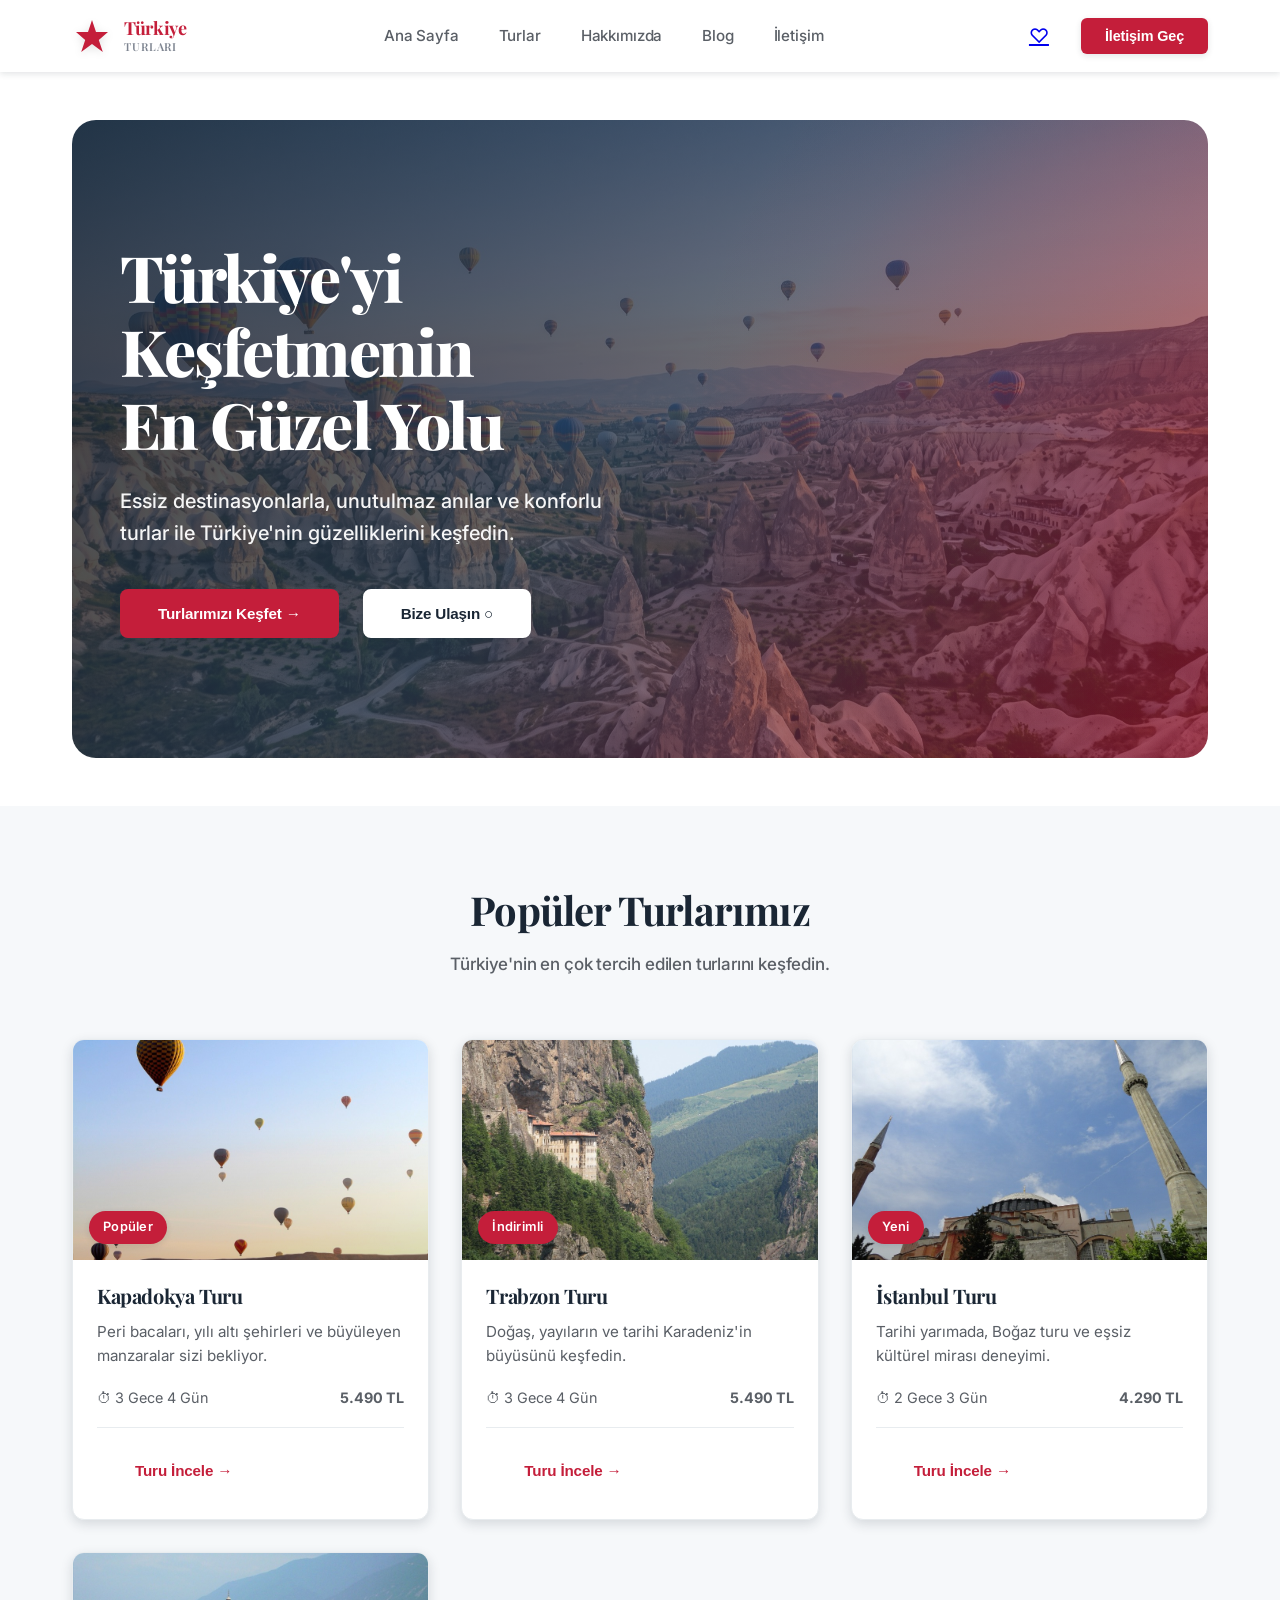
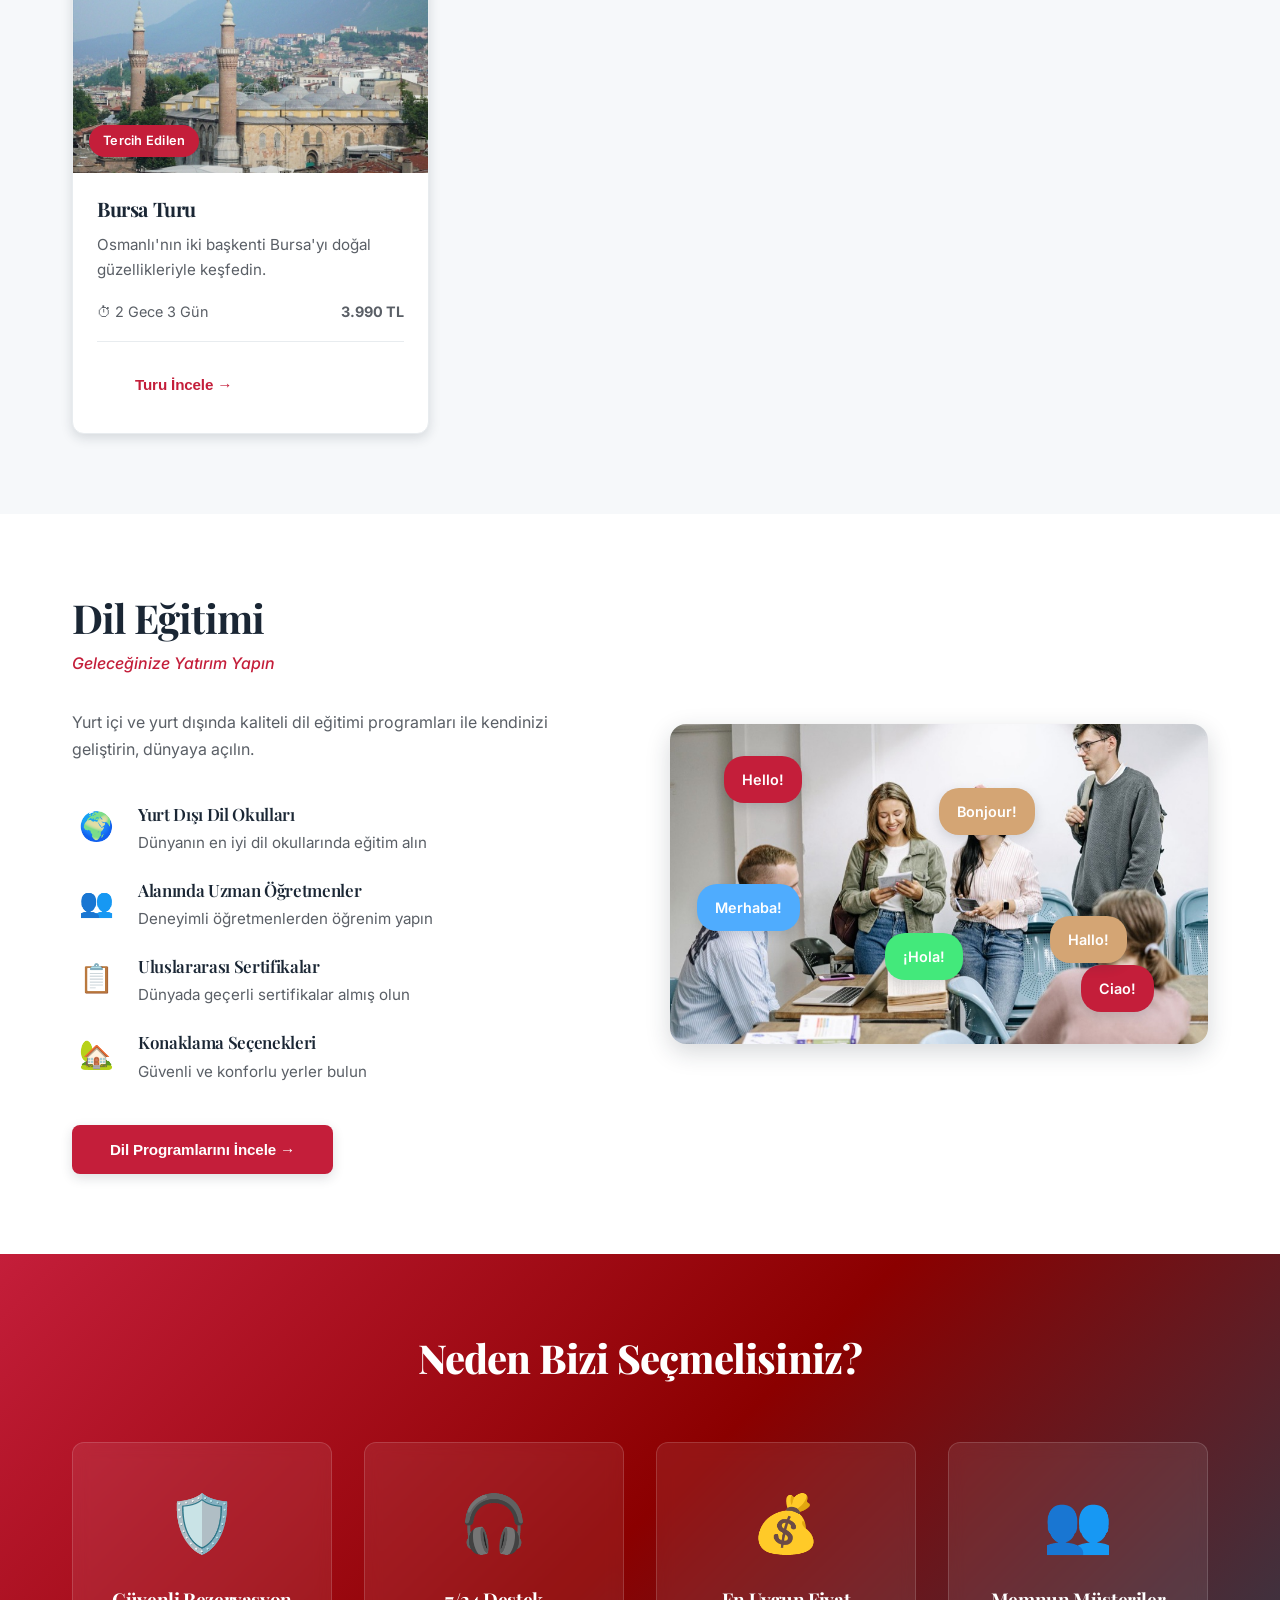
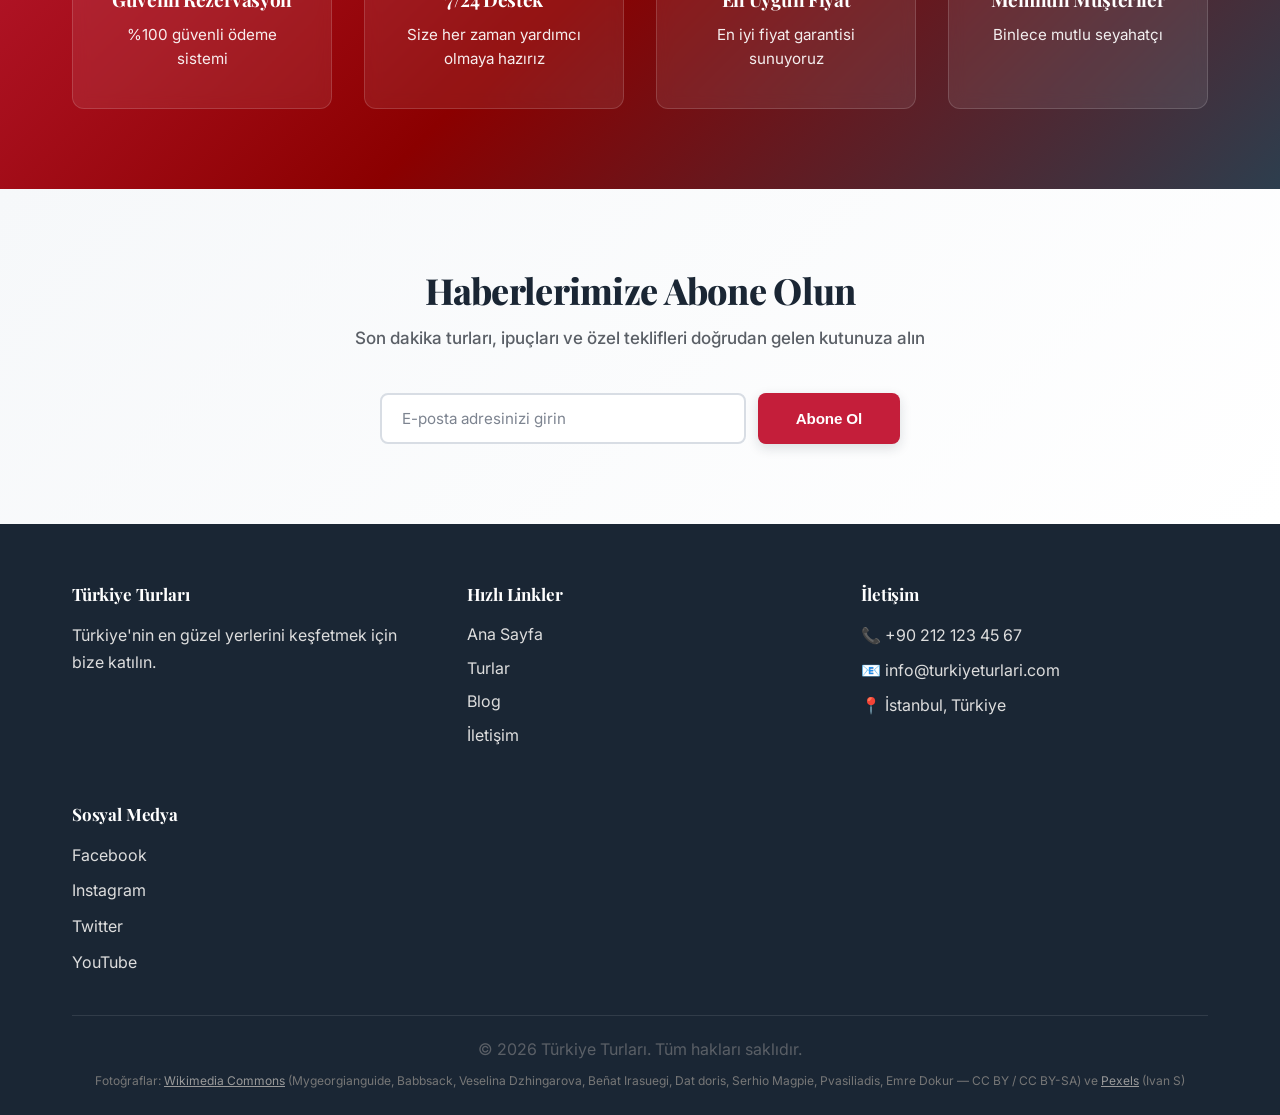
==== index.html @ ff8d2d6b "Initial commit: Türkiye Turları tanıtım sitesi Statik HTML/CSS site: ana sayfa, turlar, hakkımızda, " ====
<!DOCTYPE html>
<html lang="tr">
<head>
    <meta charset="UTF-8">
    <meta name="viewport" content="width=device-width, initial-scale=1.0">
    <title>Türkiye Turları - Keşfet, Gez, Yaşa</title>
    <link rel="stylesheet" href="css/style.css">
</head>
<body>
    <!-- Navigation -->
    <nav class="navbar">
        <div class="container">
            <div class="navbar-brand">
                <svg class="logo-icon" viewBox="0 0 100 100" width="40" height="40">
                    <path d="M50 10 L60 40 L90 40 L67 60 L77 90 L50 70 L23 90 L33 60 L10 40 L40 40 Z" fill="#C41E3A"/>
                </svg>
                <span class="logo-text">Türkiye<br><small>TURLARI</small></span>
            </div>
            <div class="navbar-menu" id="navbarMenu">
                <a href="index.html" class="nav-link active">Ana Sayfa</a>
                <a href="turlar.html" class="nav-link">Turlar</a>
                <a href="hakkimizda.html" class="nav-link">Hakkımızda</a>
                <a href="blog.html" class="nav-link">Blog</a>
                <a href="iletisim.html" class="nav-link">İletişim</a>
            </div>
            <div class="navbar-right">
                <a href="#" class="favorite-btn">♡</a>
                <button class="contact-btn">İletişim Geç</button>
            </div>
            <div class="hamburger" id="hamburger">
                <span></span>
                <span></span>
                <span></span>
            </div>
        </div>
    </nav>

    <!-- Hero Section -->
    <section class="hero">
        <div class="container">
            <div class="hero-banner">
                <div class="hero-content">
                    <h1>Türkiye'yi<br>Keşfetmenin<br>En Güzel Yolu</h1>
                    <p>Essiz destinasyonlarla, unutulmaz anılar ve konforlu turlar ile Türkiye'nin güzelliklerini keşfedin.</p>
                    <div class="hero-buttons">
                        <button class="btn btn-primary" onclick="window.location.href='turlar.html'">Turlarımızı Keşfet →</button>
                        <button class="btn btn-secondary">Bize Ulaşın ○</button>
                    </div>
                </div>
            </div>
        </div>
    </section>

    <!-- Popular Tours Section -->
    <section class="popular-tours">
        <div class="container">
            <div class="section-header">
                <h2>Popüler Turlarımız</h2>
                <p>Türkiye'nin en çok tercih edilen turlarını keşfedin.</p>
            </div>
            <div class="tours-grid">
                <div class="tour-card">
                    <div class="tour-image" style="background-image: url('images/card-cappadocia.jpg');">
                        <div class="tour-badge">Popüler</div>
                    </div>
                    <div class="tour-content">
                        <h3>Kapadokya Turu</h3>
                        <p>Peri bacaları, yılı altı şehirleri ve büyüleyen manzaralar sizi bekliyor.</p>
                        <div class="tour-info">
                            <span class="duration">⏱ 3 Gece 4 Gün</span>
                            <span class="price">5.490 TL</span>
                        </div>
                        <button class="btn btn-outline">Turu İncele →</button>
                    </div>
                </div>

                <div class="tour-card">
                    <div class="tour-image" style="background-image: url('images/card-trabzon.jpg');">
                        <div class="tour-badge">İndirimli</div>
                    </div>
                    <div class="tour-content">
                        <h3>Trabzon Turu</h3>
                        <p>Doğaş, yayıların ve tarihi Karadeniz'in büyüsünü keşfedin.</p>
                        <div class="tour-info">
                            <span class="duration">⏱ 3 Gece 4 Gün</span>
                            <span class="price">5.490 TL</span>
                        </div>
                        <button class="btn btn-outline">Turu İncele →</button>
                    </div>
                </div>

                <div class="tour-card">
                    <div class="tour-image" style="background-image: url('images/card-istanbul.jpg');">
                        <div class="tour-badge">Yeni</div>
                    </div>
                    <div class="tour-content">
                        <h3>İstanbul Turu</h3>
                        <p>Tarihi yarımada, Boğaz turu ve eşsiz kültürel mirası deneyimi.</p>
                        <div class="tour-info">
                            <span class="duration">⏱ 2 Gece 3 Gün</span>
                            <span class="price">4.290 TL</span>
                        </div>
                        <button class="btn btn-outline">Turu İncele →</button>
                    </div>
                </div>

                <div class="tour-card">
                    <div class="tour-image" style="background-image: url('images/card-bursa.jpg');">
                        <div class="tour-badge">Tercih Edilen</div>
                    </div>
                    <div class="tour-content">
                        <h3>Bursa Turu</h3>
                        <p>Osmanlı'nın iki başkenti Bursa'yı doğal güzellikleriyle keşfedin.</p>
                        <div class="tour-info">
                            <span class="duration">⏱ 2 Gece 3 Gün</span>
                            <span class="price">3.990 TL</span>
                        </div>
                        <button class="btn btn-outline">Turu İncele →</button>
                    </div>
                </div>
            </div>
        </div>
    </section>

    <!-- Language Education Section -->
    <section class="language-section">
        <div class="container">
            <div class="language-content">
                <div class="language-text">
                    <h2>Dil Eğitimi</h2>
                    <p class="subtitle">Geleceğinize Yatırım Yapın</p>
                    <p>Yurt içi ve yurt dışında kaliteli dil eğitimi programları ile kendinizi geliştirin, dünyaya açılın.</p>
                    <div class="language-features">
                        <div class="feature">
                            <span class="feature-icon">🌍</span>
                            <div>
                                <h4>Yurt Dışı Dil Okulları</h4>
                                <p>Dünyanın en iyi dil okullarında eğitim alın</p>
                            </div>
                        </div>
                        <div class="feature">
                            <span class="feature-icon">👥</span>
                            <div>
                                <h4>Alanında Uzman Öğretmenler</h4>
                                <p>Deneyimli öğretmenlerden öğrenim yapın</p>
                            </div>
                        </div>
                        <div class="feature">
                            <span class="feature-icon">📋</span>
                            <div>
                                <h4>Uluslararası Sertifikalar</h4>
                                <p>Dünyada geçerli sertifikalar almış olun</p>
                            </div>
                        </div>
                        <div class="feature">
                            <span class="feature-icon">🏡</span>
                            <div>
                                <h4>Konaklama Seçenekleri</h4>
                                <p>Güvenli ve konforlu yerler bulun</p>
                            </div>
                        </div>
                    </div>
                    <button class="btn btn-primary" onclick="window.location.href='iletisim.html'">Dil Programlarını İncele →</button>
                </div>
                <div class="language-image">
                    <img class="language-photo" src="images/lang-study.jpg" alt="Bir grup öğrenci dil eğitimi programında birlikte çalışıyor">
                    <div class="chat-bubbles">
                        <div class="bubble bubble-1">Hello!</div>
                        <div class="bubble bubble-2">Bonjour!</div>
                        <div class="bubble bubble-3">Merhaba!</div>
                        <div class="bubble bubble-4">¡Hola!</div>
                        <div class="bubble bubble-5">Ciao!</div>
                        <div class="bubble bubble-6">Hallo!</div>
                    </div>
                </div>
            </div>
        </div>
    </section>

    <!-- Why Choose Us Section -->
    <section class="why-us">
        <div class="container">
            <h2>Neden Bizi Seçmelisiniz?</h2>
            <div class="features-grid">
                <div class="feature-box">
                    <div class="feature-icon-large">🛡️</div>
                    <h3>Güvenli Rezervasyon</h3>
                    <p>%100 güvenli ödeme sistemi</p>
                </div>
                <div class="feature-box">
                    <div class="feature-icon-large">🎧</div>
                    <h3>7/24 Destek</h3>
                    <p>Size her zaman yardımcı olmaya hazırız</p>
                </div>
                <div class="feature-box">
                    <div class="feature-icon-large">💰</div>
                    <h3>En Uygun Fiyat</h3>
                    <p>En iyi fiyat garantisi sunuyoruz</p>
                </div>
                <div class="feature-box">
                    <div class="feature-icon-large">👥</div>
                    <h3>Memnun Müşteriler</h3>
                    <p>Binlece mutlu seyahatçı</p>
                </div>
            </div>
        </div>
    </section>

    <!-- Newsletter Section -->
    <section class="newsletter">
        <div class="container">
            <h2>Haberlerimize Abone Olun</h2>
            <p>Son dakika turları, ipuçları ve özel teklifleri doğrudan gelen kutunuza alın</p>
            <form class="newsletter-form" id="newsletterForm">
                <input type="email" placeholder="E-posta adresinizi girin" required>
                <button type="submit" class="btn btn-primary">Abone Ol</button>
            </form>
        </div>
    </section>

    <!-- Footer -->
    <footer class="footer">
        <div class="container">
            <div class="footer-content">
                <div class="footer-section">
                    <h4>Türkiye Turları</h4>
                    <p>Türkiye'nin en güzel yerlerini keşfetmek için bize katılın.</p>
                </div>
                <div class="footer-section">
                    <h4>Hızlı Linkler</h4>
                    <ul>
                        <li><a href="index.html">Ana Sayfa</a></li>
                        <li><a href="turlar.html">Turlar</a></li>
                        <li><a href="blog.html">Blog</a></li>
                        <li><a href="iletisim.html">İletişim</a></li>
                    </ul>
                </div>
                <div class="footer-section">
                    <h4>İletişim</h4>
                    <p>📞 +90 212 123 45 67</p>
                    <p>📧 info@turkiyeturlari.com</p>
                    <p>📍 İstanbul, Türkiye</p>
                </div>
                <div class="footer-section">
                    <h4>Sosyal Medya</h4>
                    <div class="social-links">
                        <a href="#">Facebook</a>
                        <a href="#">Instagram</a>
                        <a href="#">Twitter</a>
                        <a href="#">YouTube</a>
                    </div>
                </div>
            </div>
            <div class="footer-bottom">
                <p>&copy; 2024 Türkiye Turları. Tüm hakları saklıdır.</p>
                <p class="photo-credits">Fotoğraflar: <a href="https://commons.wikimedia.org/wiki/Category:T%C3%BCrkiye" target="_blank" rel="noopener">Wikimedia Commons</a> (Mygeorgianguide, Babbsack, Veselina Dzhingarova, Beñat Irasuegi, Dat doris, Serhio Magpie, Pvasiliadis, Emre Dokur — CC BY / CC BY-SA) ve <a href="https://www.pexels.com" target="_blank" rel="noopener">Pexels</a> (Ivan S)</p>
            </div>
        </div>
    </footer>

    <script src="js/script.js"></script>
</body>
</html>
---- css/style.css ----
/* ==================== Global Styles ==================== */
@import url('https://fonts.googleapis.com/css2?family=Playfair+Display:wght@600;700;800&family=Inter:wght@400;500;600;700&display=swap');

* {
    margin: 0;
    padding: 0;
    box-sizing: border-box;
}

:root {
    /* Premium brand palette */
    --primary-color: #C41E3A;
    --primary-dark: #8B0000;
    --primary-light: #E85C5C;
    --secondary-color: #1A2634;
    --accent-color: #D4A574;
    --accent-gold: #C9A876;
    
    /* Refined neutrals - tinted for sophistication */
    --text-primary: #1A2634;
    --text-secondary: #5A5F66;
    --text-muted: #7D8490;
    --text-light: #A4AAB3;
    
    --bg-primary: #FFFFFF;
    --bg-secondary: #F6F8FA;
    --bg-tertiary: #F0F3F7;
    --border-light: #D8DDE4;
    --border-subtle: #E8ECEF;
    
    /* Shadows - layered depth */
    --shadow-xs: 0 1px 3px rgba(26, 38, 52, 0.08);
    --shadow-sm: 0 2px 6px rgba(26, 38, 52, 0.12);
    --shadow-md: 0 4px 12px rgba(26, 38, 52, 0.15);
    --shadow-lg: 0 8px 24px rgba(26, 38, 52, 0.18);
    --shadow-xl: 0 12px 32px rgba(26, 38, 52, 0.22);
}

html {
    scroll-behavior: smooth;
}

body {
    font-family: 'Inter', -apple-system, BlinkMacSystemFont, 'Segoe UI', sans-serif;
    color: var(--text-primary);
    line-height: 1.6;
    overflow-x: hidden;
    background: var(--bg-primary);
    -webkit-font-smoothing: antialiased;
    -moz-osx-font-smoothing: grayscale;
}

.container {
    max-width: 1200px;
    margin: 0 auto;
    padding: 0 32px;
}

/* Typography hierarchy */
h1, h2, h3, h4, h5, h6 {
    font-family: 'Playfair Display', serif;
    font-weight: 700;
    letter-spacing: -0.02em;
    line-height: 1.2;
}

h1 {
    font-size: clamp(2.25rem, 5vw, 3.5rem);
    font-weight: 800;
}

h2 {
    font-size: clamp(1.875rem, 4vw, 2.5rem);
    margin-bottom: 16px;
}

h3 {
    font-size: 1.375rem;
    margin-bottom: 12px;
}

h4 {
    font-size: 1.125rem;
    font-weight: 600;
}

p {
    color: var(--text-secondary);
    line-height: 1.7;
}

/* ==================== Navigation ==================== */
.navbar {
    background: var(--bg-primary);
    box-shadow: var(--shadow-sm);
    position: sticky;
    top: 0;
    z-index: 100;
}

.navbar .container {
    display: flex;
    justify-content: space-between;
    align-items: center;
    padding: 12px 32px;
}

.navbar-brand {
    display: flex;
    align-items: center;
    gap: 12px;
    cursor: pointer;
    font-weight: 700;
    transition: opacity 0.3s ease;
}

.navbar-brand:hover {
    opacity: 0.8;
}

.logo-icon {
    filter: drop-shadow(0 2px 4px rgba(0,0,0,0.12));
}

.logo-text {
    font-family: 'Playfair Display', serif;
    font-size: 18px;
    line-height: 1.1;
    color: var(--primary-color);
    font-weight: 700;
    letter-spacing: -0.02em;
}

.logo-text small {
    font-size: 11px;
    display: block;
    font-weight: 600;
    letter-spacing: 0.08em;
    color: var(--text-muted);
    margin-top: 2px;
}

.navbar-menu {
    display: flex;
    gap: 40px;
}

.nav-link {
    text-decoration: none;
    color: var(--text-secondary);
    font-weight: 500;
    font-size: 0.95rem;
    transition: color 0.3s ease;
    position: relative;
    letter-spacing: -0.01em;
}

.nav-link:hover,
.nav-link.active {
    color: var(--primary-color);
}

.nav-link.active::after {
    content: '';
    position: absolute;
    bottom: -8px;
    left: 0;
    width: 100%;
    height: 2px;
    background: var(--primary-color);
    border-radius: 1px;
}

.navbar-right {
    display: flex;
    align-items: center;
    gap: 24px;
}

.favorite-btn {
    background: none;
    border: none;
    font-size: 20px;
    cursor: pointer;
    transition: transform 0.2s ease;
    padding: 8px;
}

.favorite-btn:hover {
    transform: scale(1.15);
}

.contact-btn {
    background: var(--primary-color);
    color: white;
    border: none;
    padding: 10px 24px;
    border-radius: 6px;
    cursor: pointer;
    font-weight: 600;
    font-size: 0.9rem;
    transition: all 0.3s ease;
    box-shadow: var(--shadow-sm);
    letter-spacing: -0.01em;
}

.contact-btn:hover {
    background: var(--primary-dark);
    box-shadow: var(--shadow-md);
    transform: translateY(-1px);
}

.hamburger {
    display: none;
    flex-direction: column;
    cursor: pointer;
    padding: 8px;
    gap: 6px;
}

.hamburger span {
    width: 24px;
    height: 2.5px;
    background: var(--text-primary);
    border-radius: 2px;
    transition: all 0.3s cubic-bezier(0.25, 0.46, 0.45, 0.94);
}

.hamburger.active span:nth-child(1) {
    transform: rotate(45deg) translate(8px, 8px);
}

.hamburger.active span:nth-child(2) {
    opacity: 0;
}

.hamburger.active span:nth-child(3) {
    transform: rotate(-45deg) translate(7px, -7px);
}

/* ==================== Hero Section ==================== */
.hero {
    padding: 48px 0;
}

.hero-banner {
    background:
        linear-gradient(135deg, rgba(26, 38, 52, 0.88) 0%, rgba(46, 65, 87, 0.72) 50%, rgba(196, 30, 58, 0.55) 100%),
        url('../images/hero-balloons.jpg');
    background-size: cover;
    background-position: center 40%;
    color: white;
    padding: 120px 48px;
    border-radius: 24px;
    position: relative;
    overflow: hidden;
}

.hero-banner::before {
    content: '';
    position: absolute;
    top: 0;
    right: 0;
    width: 60%;
    height: 100%;
    background: radial-gradient(circle at 100% 50%, rgba(196, 30, 58, 0.15) 0%, transparent 70%);
    z-index: 1;
}

.hero-content {
    position: relative;
    z-index: 2;
}

.hero h1 {
    font-size: clamp(2.5rem, 6vw, 4rem);
    font-weight: 800;
    line-height: 1.15;
    margin-bottom: 24px;
    letter-spacing: -0.03em;
}

.hero p {
    color: white;
    font-size: 1.25rem;
    margin-bottom: 40px;
    max-width: 520px;
    font-weight: 500;
    opacity: 0.95;
    line-height: 1.6;
}

.hero-buttons {
    display: flex;
    gap: 24px;
    flex-wrap: wrap;
}

.btn {
    padding: 14px 36px;
    border: none;
    border-radius: 8px;
    cursor: pointer;
    font-weight: 600;
    font-size: 0.95rem;
    transition: all 0.3s cubic-bezier(0.25, 0.46, 0.45, 0.94);
    letter-spacing: -0.01em;
    display: inline-flex;
    align-items: center;
    justify-content: center;
    white-space: nowrap;
    text-decoration: none;
    border: 2px solid transparent;
}

.btn-primary {
    background: var(--primary-color);
    color: white;
    box-shadow: var(--shadow-md);
}

.btn-primary:hover {
    background: var(--primary-dark);
    box-shadow: var(--shadow-lg);
    transform: translateY(-2px);
}

.btn-primary:active {
    transform: translateY(0);
}

.btn-secondary {
    background: white;
    color: var(--text-primary);
    border: 2px solid white;
    box-shadow: var(--shadow-sm);
}

.btn-secondary:hover {
    background: rgba(255, 255, 255, 0.95);
    box-shadow: var(--shadow-md);
    transform: translateY(-2px);
}

.btn-outline {
    background: transparent;
    color: var(--primary-color);
    border: 2px solid white;
}

.btn-outline:hover {
    background: white;
    color: var(--primary-color);
    transform: translateY(-2px);
}

.btn:disabled {
    opacity: 0.5;
    cursor: not-allowed;
    transform: none !important;
}

/* ==================== Sections ==================== */
section {
    padding: 80px 0;
}

.section-header {
    text-align: center;
    margin-bottom: 60px;
}

.section-header h2 {
    color: var(--text-primary);
    margin-bottom: 16px;
}

.section-header p {
    font-size: 1.0625rem;
    color: var(--text-secondary);
    font-weight: 500;
    letter-spacing: -0.01em;
}

/* ==================== Popular Tours ==================== */
.popular-tours {
    background: var(--bg-secondary);
}

.tours-grid {
    display: grid;
    grid-template-columns: repeat(auto-fit, minmax(280px, 1fr));
    gap: 32px;
}

.tours-grid-full {
    grid-template-columns: repeat(auto-fit, minmax(300px, 1fr));
}

.tour-card {
    background: var(--bg-primary);
    border-radius: 12px;
    overflow: hidden;
    box-shadow: var(--shadow-md);
    transition: transform 0.4s cubic-bezier(0.25, 0.46, 0.45, 0.94), 
                box-shadow 0.4s cubic-bezier(0.25, 0.46, 0.45, 0.94);
    border: 1px solid var(--border-subtle);
}

.tour-card:hover {
    transform: translateY(-8px);
    box-shadow: var(--shadow-xl);
}

.tour-image {
    height: 220px;
    background: linear-gradient(135deg, var(--accent-color) 0%, #B8956A 100%);
    background-size: cover;
    background-position: center;
    position: relative;
    display: flex;
    align-items: flex-end;
    padding: 16px;
    overflow: hidden;
}

.tour-image::after {
    content: '';
    position: absolute;
    inset: 0;
    background: linear-gradient(180deg, transparent 40%, rgba(0,0,0,0.15) 100%);
}

.tour-badge {
    background: var(--primary-color);
    color: white;
    padding: 6px 14px;
    border-radius: 20px;
    font-size: 0.8rem;
    font-weight: 600;
    position: relative;
    z-index: 2;
    box-shadow: var(--shadow-sm);
    letter-spacing: 0.02em;
}

.tour-rating {
    position: absolute;
    top: 12px;
    right: 12px;
    background: white;
    padding: 6px 12px;
    border-radius: 8px;
    font-size: 0.9rem;
    font-weight: 600;
    box-shadow: var(--shadow-md);
    z-index: 2;
}

.tour-content {
    padding: 24px;
}

.tour-content h3 {
    font-size: 1.25rem;
    margin-bottom: 12px;
    color: var(--text-primary);
}

.tour-content p {
    color: var(--text-secondary);
    margin-bottom: 18px;
    font-size: 0.95rem;
    line-height: 1.6;
}

.tour-highlights {
    display: flex;
    flex-wrap: wrap;
    gap: 8px;
    margin-bottom: 18px;
}

.tour-highlights span {
    background: var(--bg-secondary);
    padding: 6px 12px;
    border-radius: 6px;
    font-size: 0.825rem;
    color: var(--text-secondary);
    font-weight: 500;
}

.tour-info {
    display: flex;
    justify-content: space-between;
    align-items: center;
    margin-bottom: 18px;
    padding-bottom: 18px;
    border-bottom: 1px solid var(--border-subtle);
}

.tour-info span {
    font-size: 0.9rem;
    color: var(--text-secondary);
}

.price {
    font-weight: 700;
    color: var(--primary-color);
    font-size: 1.125rem;
}

/* ==================== Language Section ==================== */
.language-section {
    background: var(--bg-primary);
}

.language-content {
    display: grid;
    grid-template-columns: 1fr 1fr;
    gap: 60px;
    align-items: center;
}

.language-text h2 {
    color: var(--text-primary);
    margin-bottom: 8px;
}

.subtitle {
    font-size: 1.125rem;
    color: var(--primary-color);
    font-style: italic;
    margin-bottom: 24px;
    font-weight: 500;
}

.language-text > p {
    margin-bottom: 32px;
    font-size: 1rem;
}

.language-features {
    margin: 40px 0;
    display: flex;
    flex-direction: column;
    gap: 24px;
}

.feature {
    display: flex;
    gap: 18px;
}

.feature-icon {
    font-size: 1.75rem;
    min-width: 48px;
    text-align: center;
}

.feature h4 {
    color: var(--text-primary);
    margin-bottom: 6px;
    font-size: 1.0625rem;
}

.feature p {
    color: var(--text-secondary);
    font-size: 0.95rem;
}

.language-image {
    position: relative;
    height: 320px;
    display: flex;
    align-items: center;
    justify-content: center;
}

.language-photo {
    width: 100%;
    height: 100%;
    object-fit: cover;
    border-radius: 16px;
    box-shadow: var(--shadow-lg);
}

.chat-bubbles {
    position: absolute;
    inset: 0;
    width: 100%;
    height: 100%;
    pointer-events: none;
}

.bubble {
    position: absolute;
    background: white;
    border-radius: 20px;
    padding: 12px 18px;
    box-shadow: var(--shadow-md);
    font-weight: 600;
    animation: bubbleFloat 4s ease-in-out infinite;
    font-size: 0.9rem;
}

.bubble-1 { background: var(--primary-color); color: white; top: 10%; left: 10%; animation-delay: 0s; }
.bubble-2 { background: var(--accent-color); color: white; top: 20%; left: 50%; animation-delay: 1s; }
.bubble-3 { background: #4facfe; color: white; top: 50%; left: 5%; animation-delay: 2s; }
.bubble-4 { background: #43e97b; color: white; bottom: 20%; left: 40%; animation-delay: 1.5s; }
.bubble-5 { background: var(--primary-color); color: white; bottom: 10%; right: 10%; animation-delay: 0.5s; }
.bubble-6 { background: var(--accent-color); color: white; top: 60%; right: 15%; animation-delay: 2.5s; }

@keyframes bubbleFloat {
    0%, 100% { transform: translateY(0px); }
    50% { transform: translateY(-12px); }
}

/* ==================== Why Us Section ==================== */
.why-us {
    background: linear-gradient(135deg, var(--primary-color) 0%, var(--primary-dark) 50%, #2D3E4E 100%);
    color: white;
}

.why-us h2 {
    text-align: center;
    font-size: clamp(1.875rem, 4vw, 2.5rem);
    margin-bottom: 60px;
    font-weight: 800;
}

.features-grid {
    display: grid;
    grid-template-columns: repeat(auto-fit, minmax(250px, 1fr));
    gap: 32px;
}

.feature-box {
    background: rgba(255, 255, 255, 0.08);
    padding: 36px;
    border-radius: 12px;
    text-align: center;
    backdrop-filter: blur(8px);
    border: 1px solid rgba(255, 255, 255, 0.15);
    transition: all 0.4s cubic-bezier(0.25, 0.46, 0.45, 0.94);
}

.feature-box:hover {
    transform: translateY(-6px);
    background: rgba(255, 255, 255, 0.12);
    border-color: rgba(255, 255, 255, 0.25);
    box-shadow: 0 16px 32px rgba(0, 0, 0, 0.2);
}

.feature-icon-large {
    font-size: 3.5rem;
    margin-bottom: 20px;
    display: inline-block;
}

.feature-box h3 {
    font-size: 1.1875rem;
    margin-bottom: 12px;
    font-weight: 700;
}

.feature-box p {
    color: white;
    font-size: 0.95rem;
    opacity: 0.92;
    line-height: 1.6;
}

/* ==================== Newsletter Section ==================== */
.newsletter {
    background: linear-gradient(135deg, var(--bg-secondary) 0%, var(--bg-primary) 100%);
    text-align: center;
}

.newsletter h2 {
    font-size: clamp(1.75rem, 3vw, 2.25rem);
    margin-bottom: 12px;
    color: var(--text-primary);
    font-weight: 800;
}

.newsletter p {
    font-size: 1.0625rem;
    color: var(--text-secondary);
    margin-bottom: 40px;
    font-weight: 500;
}

.newsletter-form {
    display: flex;
    gap: 12px;
    max-width: 520px;
    margin: 0 auto;
    flex-wrap: wrap;
    justify-content: center;
}

.newsletter-form input {
    flex: 1;
    min-width: 280px;
    padding: 14px 20px;
    border: 2px solid var(--border-light);
    border-radius: 8px;
    font-size: 0.95rem;
    font-family: inherit;
    transition: all 0.3s ease;
    background: var(--bg-primary);
    color: var(--text-primary);
}

.newsletter-form input::placeholder {
    color: var(--text-muted);
}

.newsletter-form input:focus {
    outline: none;
    border-color: var(--primary-color);
    box-shadow: 0 0 0 3px rgba(196, 30, 58, 0.1);
}

/* ==================== Page Header ==================== */
.page-header {
    background: linear-gradient(135deg, var(--primary-color) 0%, var(--primary-dark) 50%, #2D3E4E 100%);
    color: white;
    padding: 80px 0;
    text-align: center;
}

.page-header h1 {
    font-size: clamp(2rem, 5vw, 3rem);
    margin-bottom: 12px;
    font-weight: 800;
}

.page-header p {
    color: white;
    font-size: 1.125rem;
    opacity: 0.92;
    font-weight: 500;
}

/* ==================== Filters ==================== */
.filters-section {
    background: var(--bg-primary);
    padding: 36px 0;
    border-bottom: 1px solid var(--border-subtle);
}

.filters {
    display: grid;
    grid-template-columns: repeat(auto-fit, minmax(200px, 1fr));
    gap: 24px;
    align-items: end;
}

.filter-group {
    display: flex;
    flex-direction: column;
}

.filter-group label {
    font-weight: 600;
    margin-bottom: 10px;
    color: var(--text-primary);
    font-size: 0.9375rem;
}

.filter-group select,
.filter-group input {
    padding: 10px;
    border: 1px solid var(--border-color);
    border-radius: 5px;
    font-size: 1em;
}

#priceDisplay {
    display: block;
    font-size: 0.9em;
    color: var(--text-light);
    margin-top: 5px;
}

/* ==================== Tours List ==================== */
.tours-list {
    background: var(--light-bg);
    padding: 40px 0;
}

/* ==================== About Section ==================== */
.about-section {
    background: white;
}

.about-grid {
    display: grid;
    grid-template-columns: 1fr 1fr;
    gap: 50px;
    align-items: center;
}

.about-text h2 {
    font-size: 2.5em;
    color: var(--secondary-color);
    margin-bottom: 20px;
}

.about-text p {
    color: var(--text-light);
    margin-bottom: 20px;
    line-height: 1.8;
}

.about-text h3 {
    font-size: 1.3em;
    color: var(--secondary-color);
    margin: 20px 0 10px 0;
}

/* ==================== Stats Section ==================== */
.stats {
    background: linear-gradient(135deg, #667eea 0%, #764ba2 100%);
    color: white;
}

.stats-grid {
    display: grid;
    grid-template-columns: repeat(auto-fit, minmax(200px, 1fr));
    gap: 30px;
    text-align: center;
}

.stat-box {
    padding: 30px;
}

.stat-box h3 {
    font-size: 2.5em;
    margin-bottom: 10px;
}

.stat-box p {
    color: white;
    font-size: 1.1em;
    opacity: 0.9;
}

/* ==================== Team Section ==================== */
.team-section {
    background: var(--light-bg);
    text-align: center;
}

.team-section h2 {
    font-size: 2.5em;
    color: var(--secondary-color);
    margin-bottom: 15px;
}

.team-section > p {
    color: var(--text-light);
    margin-bottom: 40px;
}

.team-grid {
    display: grid;
    grid-template-columns: repeat(auto-fit, minmax(200px, 1fr));
    gap: 30px;
}

.team-member {
    background: white;
    padding: 30px;
    border-radius: 10px;
    box-shadow: 0 5px 20px rgba(0,0,0,0.1);
}

.member-avatar {
    width: 80px;
    height: 80px;
    border-radius: 50%;
    display: flex;
    align-items: center;
    justify-content: center;
    color: white;
    font-weight: bold;
    font-size: 1.5em;
    margin: 0 auto 15px;
}

.team-member h3 {
    font-size: 1.2em;
    color: var(--secondary-color);
    margin-bottom: 5px;
}

.team-member p {
    color: var(--text-light);
    font-size: 0.9em;
}

/* ==================== Values Section ==================== */
.values-section {
    background: white;
    text-align: center;
}

.values-section h2 {
    font-size: 2.5em;
    color: var(--secondary-color);
    margin-bottom: 40px;
}

.values-grid {
    display: grid;
    grid-template-columns: repeat(auto-fit, minmax(250px, 1fr));
    gap: 30px;
}

.value-card {
    background: var(--light-bg);
    padding: 30px;
    border-radius: 10px;
    transition: transform 0.3s;
}

.value-card:hover {
    transform: translateY(-5px);
}

.value-icon {
    font-size: 3em;
    margin-bottom: 15px;
}

.value-card h3 {
    font-size: 1.3em;
    color: var(--secondary-color);
    margin-bottom: 10px;
}

.value-card p {
    color: var(--text-light);
}

/* ==================== CTA Section ==================== */
.cta-section {
    background: linear-gradient(135deg, var(--primary-color) 0%, var(--primary-dark) 50%, #2D3E4E 100%);
    color: white;
    text-align: center;
}

.cta-section h2 {
    font-size: clamp(1.75rem, 4vw, 2.5rem);
    margin-bottom: 16px;
    font-weight: 800;
}

.cta-section p {
    color: white;
    font-size: 1.125rem;
    margin-bottom: 40px;
    opacity: 0.92;
    font-weight: 500;
}

/* ==================== Blog Section ==================== */
.blog-section {
    background: var(--bg-primary);
}

.blog-grid {
    display: grid;
    grid-template-columns: repeat(auto-fit, minmax(360px, 1fr));
    gap: 32px;
}

.blog-card {
    background: var(--bg-primary);
    border-radius: 12px;
    overflow: hidden;
    box-shadow: var(--shadow-md);
    border: 1px solid var(--border-subtle);
    transition: all 0.4s cubic-bezier(0.25, 0.46, 0.45, 0.94);
}

.blog-card:hover {
    transform: translateY(-8px);
    box-shadow: var(--shadow-xl);
}

.blog-image {
    height: 240px;
    position: relative;
    display: flex;
    align-items: flex-end;
    padding: 16px;
    overflow: hidden;
    background: linear-gradient(135deg, var(--accent-color) 0%, #B8956A 100%);
    background-size: cover;
    background-position: center;
}

.blog-image::after {
    content: '';
    position: absolute;
    inset: 0;
    background: linear-gradient(180deg, transparent 40%, rgba(0,0,0,0.2) 100%);
}

.blog-date {
    background: rgba(0, 0, 0, 0.75);
    color: white;
    padding: 8px 16px;
    border-radius: 8px;
    font-size: 0.85rem;
    font-weight: 600;
    position: relative;
    z-index: 2;
}

.blog-content {
    padding: 28px;
}

.blog-category {
    display: inline-block;
    background: var(--primary-color);
    color: white;
    padding: 6px 14px;
    border-radius: 20px;
    font-size: 0.8rem;
    font-weight: 600;
    margin-bottom: 14px;
    letter-spacing: 0.02em;
}

.blog-content h3 {
    font-size: 1.25rem;
    color: var(--text-primary);
    margin-bottom: 12px;
    line-height: 1.35;
}

.blog-content p {
    color: var(--text-secondary);
    margin-bottom: 18px;
    font-size: 0.95rem;
    line-height: 1.6;
}

.blog-footer {
    display: flex;
    justify-content: space-between;
    align-items: center;
    padding-top: 18px;
    border-top: 1px solid var(--border-subtle);
}

.blog-author {
    color: var(--text-secondary);
    font-size: 0.9rem;
    font-weight: 500;
}

.read-more {
    color: var(--primary-color);
    text-decoration: none;
    font-weight: 600;
    transition: color 0.3s ease;
    font-size: 0.9rem;
}

.read-more:hover {
    color: var(--primary-dark);
}

/* ==================== Contact Section ==================== */
.contact-info {
    background: var(--bg-secondary);
}

.contact-grid {
    display: grid;
    grid-template-columns: repeat(auto-fit, minmax(260px, 1fr));
    gap: 32px;
}

.contact-box {
    background: var(--bg-primary);
    padding: 36px 32px;
    border-radius: 12px;
    box-shadow: var(--shadow-md);
    border: 1px solid var(--border-subtle);
    text-align: center;
    transition: all 0.4s cubic-bezier(0.25, 0.46, 0.45, 0.94);
}

.contact-box:hover {
    transform: translateY(-4px);
    box-shadow: var(--shadow-lg);
}

.contact-icon {
    font-size: 2.75rem;
    margin-bottom: 18px;
    display: inline-block;
}

.contact-box h3 {
    font-size: 1.1875rem;
    color: var(--text-primary);
    margin-bottom: 16px;
    font-weight: 700;
}

.contact-box p {
    color: var(--text-secondary);
    margin-bottom: 10px;
    font-size: 0.95rem;
    line-height: 1.6;
}

.contact-box a {
    color: var(--primary-color);
    text-decoration: none;
    font-weight: 600;
    transition: color 0.3s ease;
    font-size: 0.95rem;
}

.contact-box a:hover {
    color: var(--primary-dark);
}

/* ==================== Contact Form ==================== */
.contact-form-section {
    background: var(--bg-primary);
}

.form-container {
    display: grid;
    grid-template-columns: 1fr 1fr;
    gap: 60px;
}

.form-text h2 {
    color: var(--text-primary);
    margin-bottom: 16px;
    font-weight: 800;
}

.form-text p {
    color: var(--text-secondary);
    margin-bottom: 24px;
    font-size: 1rem;
}

.form-benefits {
    margin: 40px 0;
    display: flex;
    flex-direction: column;
    gap: 16px;
}

.form-benefits p {
    font-size: 0.95rem;
    color: var(--text-secondary);
    line-height: 1.6;
}

.contact-form {
    display: flex;
    flex-direction: column;
    gap: 24px;
}

.form-group {
    display: flex;
    flex-direction: column;
}

.form-group.full-width {
    grid-column: 1 / -1;
}

.form-group label {
    font-weight: 600;
    margin-bottom: 10px;
    color: var(--text-primary);
    font-size: 0.9375rem;
}

.form-group input,
.form-group select,
.form-group textarea {
    padding: 14px 16px;
    border: 2px solid var(--border-light);
    border-radius: 8px;
    font-size: 0.95rem;
    font-family: inherit;
    transition: all 0.3s ease;
    background: var(--bg-primary);
    color: var(--text-primary);
}

.form-group input::placeholder,
.form-group textarea::placeholder {
    color: var(--text-muted);
}

.form-group input:focus,
.form-group select:focus,
.form-group textarea:focus {
    outline: none;
    border-color: var(--primary-color);
    box-shadow: 0 0 0 3px rgba(196, 30, 58, 0.1);
}

.form-group checkbox {
    margin-right: 10px;
}

/* ==================== FAQ Section ==================== */
.faq-section {
    background: var(--bg-secondary);
}

.faq-section h2 {
    text-align: center;
    color: var(--text-primary);
    margin-bottom: 48px;
    font-weight: 800;
}

.faq-grid {
    display: grid;
    grid-template-columns: repeat(auto-fit, minmax(320px, 1fr));
    gap: 32px;
}

.faq-item {
    background: var(--bg-primary);
    padding: 32px;
    border-radius: 12px;
    box-shadow: var(--shadow-md);
    border: 1px solid var(--border-subtle);
    transition: all 0.4s cubic-bezier(0.25, 0.46, 0.45, 0.94);
}

.faq-item:hover {
    transform: translateY(-4px);
    box-shadow: var(--shadow-lg);
}

.faq-item h3 {
    font-size: 1.0625rem;
    color: var(--text-primary);
    margin-bottom: 16px;
    font-weight: 700;
}

.faq-item p {
    color: var(--text-secondary);
    line-height: 1.7;
    font-size: 0.95rem;
}

/* ==================== Map Section ==================== */
.map-section {
    background: var(--bg-primary);
    text-align: center;
}

.map-section h2 {
    color: var(--text-primary);
    margin-bottom: 12px;
    font-weight: 800;
}

.map-section p {
    color: var(--text-secondary);
    margin-bottom: 40px;
    font-size: 1rem;
    font-weight: 500;
}

.map-placeholder {
    background: var(--bg-secondary);
    padding: 120px 20px;
    border-radius: 12px;
    border: 2px dashed var(--border-light);
    color: var(--text-secondary);
}

/* ==================== Footer ==================== */
.footer {
    background: var(--secondary-color);
    color: white;
    padding: 60px 0 24px;
}

.footer-content {
    display: grid;
    grid-template-columns: repeat(auto-fit, minmax(260px, 1fr));
    gap: 48px;
    margin-bottom: 40px;
}

.footer-section h4 {
    margin-bottom: 18px;
    font-size: 1.0625rem;
    font-weight: 700;
    letter-spacing: -0.01em;
}

.footer-section p {
    color: #ddd;
    margin-bottom: 8px;
}

.footer-section ul {
    list-style: none;
}

.footer-section ul li {
    margin-bottom: 8px;
}

.footer-section a {
    color: #ddd;
    text-decoration: none;
    transition: color 0.3s;
}

.footer-section a:hover {
    color: var(--primary-color);
}

.social-links {
    display: flex;
    flex-direction: column;
    gap: 10px;
}

.footer-bottom {
    text-align: center;
    padding-top: 20px;
    border-top: 1px solid rgba(255,255,255,0.1);
    color: #999;
}

.photo-credits {
    margin-top: 8px;
    font-size: 0.75rem;
    color: #777;
    line-height: 1.6;
}

.photo-credits a {
    color: #999;
    text-decoration: underline;
}

.photo-credits a:hover {
    color: var(--primary-color);
}

/* ==================== Responsive Design ==================== */
@media (max-width: 768px) {
    .container {
        padding: 0 24px;
    }

    .navbar .container {
        padding: 12px 24px;
    }

    .navbar-menu {
        flex-direction: column;
        gap: 12px;
        display: none;
        position: absolute;
        top: 64px;
        left: 0;
        right: 0;
        background: var(--bg-primary);
        padding: 24px;
        box-shadow: var(--shadow-lg);
        border-top: 1px solid var(--border-subtle);
    }

    .navbar-menu.active {
        display: flex;
    }

    .hamburger {
        display: flex;
    }

    .navbar-right {
        gap: 16px;
    }

    .hero-banner {
        padding: 80px 32px;
    }

    .hero h1 {
        font-size: 2rem;
    }

    .hero p {
        font-size: 1.0625rem;
    }

    .section-header h2 {
        font-size: 1.75rem;
    }

    .section-header {
        margin-bottom: 40px;
    }

    section {
        padding: 60px 0;
    }

    .language-content {
        grid-template-columns: 1fr;
        gap: 40px;
    }

    .about-grid {
        grid-template-columns: 1fr;
        gap: 40px;
    }

    .form-container {
        grid-template-columns: 1fr;
        gap: 40px;
    }

    .contact-box {
        padding: 28px 24px;
    }

    .feature-box {
        padding: 28px 24px;
    }

    .faq-grid {
        grid-template-columns: 1fr;
    }

    .newsletter-form {
        flex-direction: column;
    }

    .newsletter-form input {
        min-width: 100%;
    }

    .blog-grid {
        grid-template-columns: 1fr;
    }

    .team-grid {
        grid-template-columns: repeat(2, 1fr);
    }

    .stats-grid {
        grid-template-columns: repeat(2, 1fr);
    }

    .language-image {
        height: 240px;
    }
}

@media (max-width: 480px) {
    .container {
        padding: 0 16px;
    }

    .navbar .container {
        padding: 12px 16px;
    }

    .logo-text {
        font-size: 14px;
    }

    .hero-banner {
        padding: 60px 24px;
        border-radius: 16px;
    }

    .hero h1 {
        font-size: 1.75rem;
    }

    .hero p {
        font-size: 0.95rem;
        margin-bottom: 24px;
    }

    .section-header h2 {
        font-size: 1.5rem;
    }

    .hero-buttons {
        flex-direction: column;
        gap: 12px;
    }

    .btn {
        padding: 12px 24px;
        width: 100%;
    }

    .navbar-right {
        gap: 8px;
    }

    .contact-btn {
        padding: 9px 16px;
        font-size: 0.85rem;
    }

    .favorite-btn {
        font-size: 18px;
    }

    .tours-grid {
        grid-template-columns: 1fr;
        gap: 24px;
    }

    .team-grid {
        grid-template-columns: 1fr;
    }

    .stats-grid {
        grid-template-columns: 1fr;
        gap: 24px;
    }

    .feature-box {
        padding: 24px 18px;
    }

    .contact-box {
        padding: 24px 18px;
    }

    .page-header {
        padding: 60px 0;
    }

    .page-header h1 {
        font-size: 1.75rem;
    }

    .newsletter-form {
        flex-direction: column;
    }

    .newsletter-form input {
        min-width: 100%;
        font-size: 16px;
    }

    .language-image {
        height: 200px;
    }

    .bubble {
        padding: 10px 14px;
        font-size: 0.8rem;
    }
}
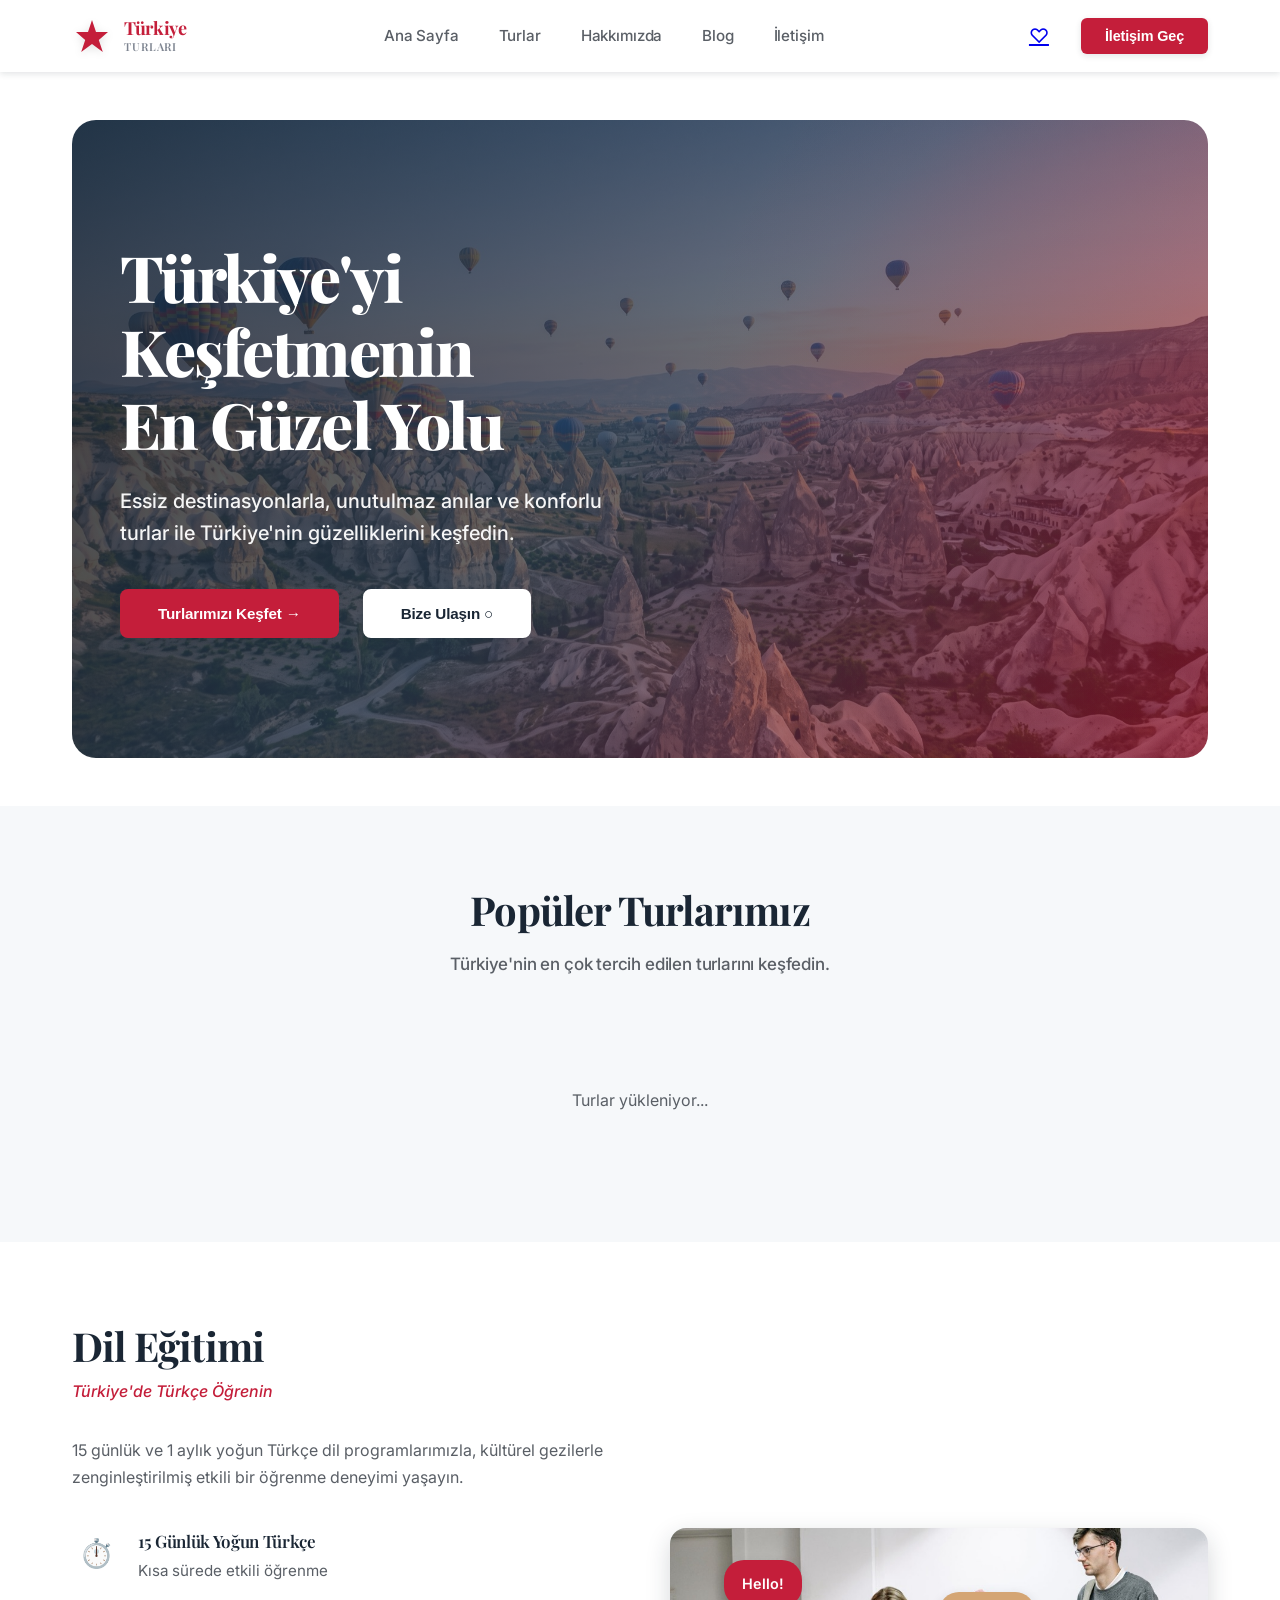
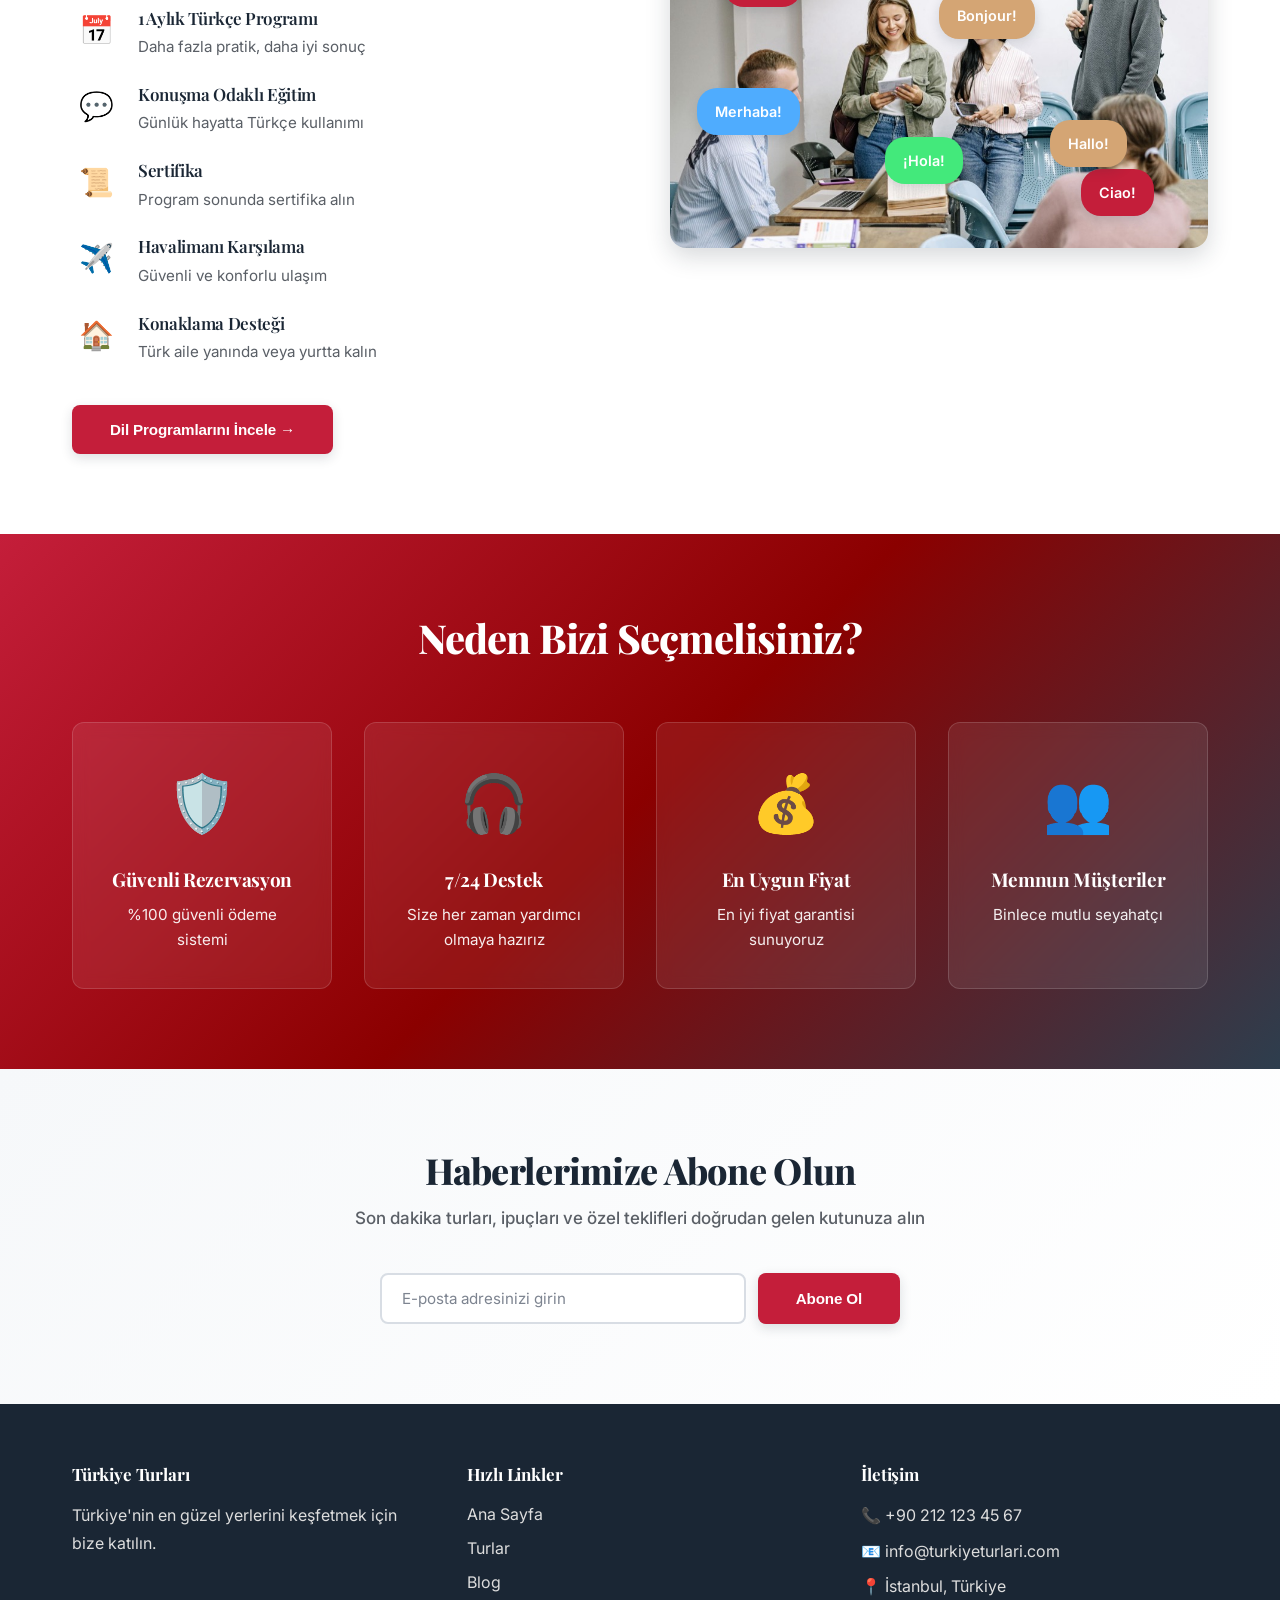
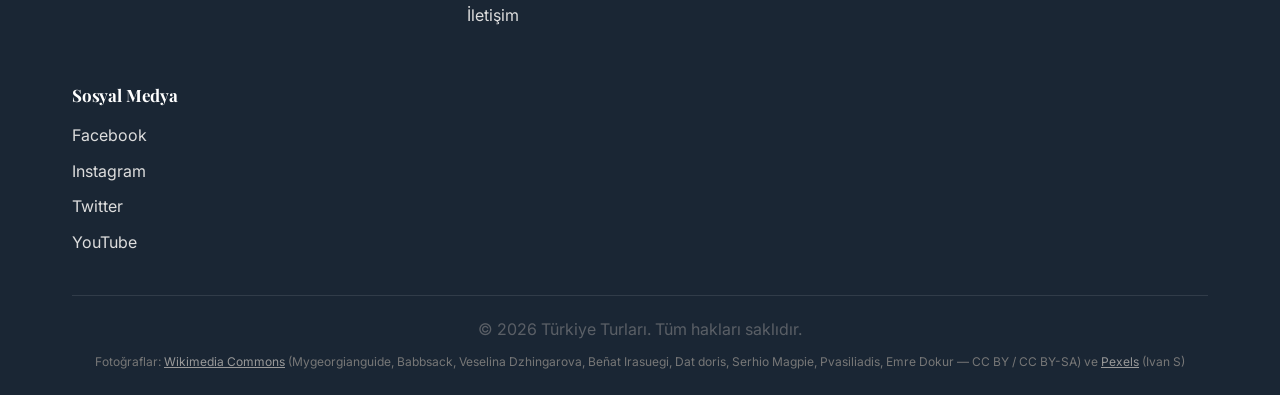
==== commit 1bf71138: "Supabase veritabanı entegrasyonu: turlar, blog, iletişim, newsletter, rezervasyon Tur ve blog içeriğ" ====
--- a/index.html
+++ b/index.html
@@ -6,7 +6,7 @@
     <title>Türkiye Turları - Keşfet, Gez, Yaşa</title>
     <link rel="stylesheet" href="css/style.css">
 </head>
-<body>
+<body data-page="home">
     <!-- Navigation -->
     <nav class="navbar">
         <div class="container">
@@ -58,66 +58,8 @@
                 <h2>Popüler Turlarımız</h2>
                 <p>Türkiye'nin en çok tercih edilen turlarını keşfedin.</p>
             </div>
-            <div class="tours-grid">
-                <div class="tour-card">
-                    <div class="tour-image" style="background-image: url('images/card-cappadocia.jpg');">
-                        <div class="tour-badge">Popüler</div>
-                    </div>
-                    <div class="tour-content">
-                        <h3>Kapadokya Turu</h3>
-                        <p>Peri bacaları, yılı altı şehirleri ve büyüleyen manzaralar sizi bekliyor.</p>
-                        <div class="tour-info">
-                            <span class="duration">⏱ 3 Gece 4 Gün</span>
-                            <span class="price">5.490 TL</span>
-                        </div>
-                        <button class="btn btn-outline">Turu İncele →</button>
-                    </div>
-                </div>
-
-                <div class="tour-card">
-                    <div class="tour-image" style="background-image: url('images/card-trabzon.jpg');">
-                        <div class="tour-badge">İndirimli</div>
-                    </div>
-                    <div class="tour-content">
-                        <h3>Trabzon Turu</h3>
-                        <p>Doğaş, yayıların ve tarihi Karadeniz'in büyüsünü keşfedin.</p>
-                        <div class="tour-info">
-                            <span class="duration">⏱ 3 Gece 4 Gün</span>
-                            <span class="price">5.490 TL</span>
-                        </div>
-                        <button class="btn btn-outline">Turu İncele →</button>
-                    </div>
-                </div>
-
-                <div class="tour-card">
-                    <div class="tour-image" style="background-image: url('images/card-istanbul.jpg');">
-                        <div class="tour-badge">Yeni</div>
-                    </div>
-                    <div class="tour-content">
-                        <h3>İstanbul Turu</h3>
-                        <p>Tarihi yarımada, Boğaz turu ve eşsiz kültürel mirası deneyimi.</p>
-                        <div class="tour-info">
-                            <span class="duration">⏱ 2 Gece 3 Gün</span>
-                            <span class="price">4.290 TL</span>
-                        </div>
-                        <button class="btn btn-outline">Turu İncele →</button>
-                    </div>
-                </div>
-
-                <div class="tour-card">
-                    <div class="tour-image" style="background-image: url('images/card-bursa.jpg');">
-                        <div class="tour-badge">Tercih Edilen</div>
-                    </div>
-                    <div class="tour-content">
-                        <h3>Bursa Turu</h3>
-                        <p>Osmanlı'nın iki başkenti Bursa'yı doğal güzellikleriyle keşfedin.</p>
-                        <div class="tour-info">
-                            <span class="duration">⏱ 2 Gece 3 Gün</span>
-                            <span class="price">3.990 TL</span>
-                        </div>
-                        <button class="btn btn-outline">Turu İncele →</button>
-                    </div>
-                </div>
+            <div class="tours-grid" id="toursGrid">
+                <p class="db-status">Turlar yükleniyor...</p>
             </div>
         </div>
     </section>
@@ -128,35 +70,49 @@
             <div class="language-content">
                 <div class="language-text">
                     <h2>Dil Eğitimi</h2>
-                    <p class="subtitle">Geleceğinize Yatırım Yapın</p>
-                    <p>Yurt içi ve yurt dışında kaliteli dil eğitimi programları ile kendinizi geliştirin, dünyaya açılın.</p>
+                    <p class="subtitle">Türkiye'de Türkçe Öğrenin</p>
+                    <p>15 günlük ve 1 aylık yoğun Türkçe dil programlarımızla, kültürel gezilerle zenginleştirilmiş etkili bir öğrenme deneyimi yaşayın.</p>
                     <div class="language-features">
                         <div class="feature">
-                            <span class="feature-icon">🌍</span>
-                            <div>
-                                <h4>Yurt Dışı Dil Okulları</h4>
-                                <p>Dünyanın en iyi dil okullarında eğitim alın</p>
-                            </div>
-                        </div>
-                        <div class="feature">
-                            <span class="feature-icon">👥</span>
-                            <div>
-                                <h4>Alanında Uzman Öğretmenler</h4>
-                                <p>Deneyimli öğretmenlerden öğrenim yapın</p>
-                            </div>
-                        </div>
-                        <div class="feature">
-                            <span class="feature-icon">📋</span>
-                            <div>
-                                <h4>Uluslararası Sertifikalar</h4>
-                                <p>Dünyada geçerli sertifikalar almış olun</p>
-                            </div>
-                        </div>
-                        <div class="feature">
-                            <span class="feature-icon">🏡</span>
-                            <div>
-                                <h4>Konaklama Seçenekleri</h4>
-                                <p>Güvenli ve konforlu yerler bulun</p>
+                            <span class="feature-icon">⏱️</span>
+                            <div>
+                                <h4>15 Günlük Yoğun Türkçe</h4>
+                                <p>Kısa sürede etkili öğrenme</p>
+                            </div>
+                        </div>
+                        <div class="feature">
+                            <span class="feature-icon">📅</span>
+                            <div>
+                                <h4>1 Aylık Türkçe Programı</h4>
+                                <p>Daha fazla pratik, daha iyi sonuç</p>
+                            </div>
+                        </div>
+                        <div class="feature">
+                            <span class="feature-icon">💬</span>
+                            <div>
+                                <h4>Konuşma Odaklı Eğitim</h4>
+                                <p>Günlük hayatta Türkçe kullanımı</p>
+                            </div>
+                        </div>
+                        <div class="feature">
+                            <span class="feature-icon">📜</span>
+                            <div>
+                                <h4>Sertifika</h4>
+                                <p>Program sonunda sertifika alın</p>
+                            </div>
+                        </div>
+                        <div class="feature">
+                            <span class="feature-icon">✈️</span>
+                            <div>
+                                <h4>Havalimanı Karşılama</h4>
+                                <p>Güvenli ve konforlu ulaşım</p>
+                            </div>
+                        </div>
+                        <div class="feature">
+                            <span class="feature-icon">🏠</span>
+                            <div>
+                                <h4>Konaklama Desteği</h4>
+                                <p>Türk aile yanında veya yurtta kalın</p>
                             </div>
                         </div>
                     </div>
@@ -259,5 +215,6 @@
     </footer>
 
     <script src="js/script.js"></script>
+    <script type="module" src="js/app.js"></script>
 </body>
 </html>
--- a/css/style.css
+++ b/css/style.css
@@ -1225,6 +1225,77 @@
     margin-right: 10px;
 }
 
+/* ==================== Booking Modal ==================== */
+.db-status {
+    grid-column: 1 / -1;
+    text-align: center;
+    color: var(--text-secondary);
+    padding: 48px 24px;
+    font-size: 1rem;
+}
+
+.booking-modal-overlay {
+    display: none;
+    position: fixed;
+    inset: 0;
+    background: rgba(26, 38, 52, 0.6);
+    z-index: 1000;
+    align-items: center;
+    justify-content: center;
+    padding: 24px;
+}
+
+.booking-modal-overlay.open {
+    display: flex;
+}
+
+.booking-modal {
+    position: relative;
+    background: var(--bg-primary);
+    border-radius: 16px;
+    padding: 40px;
+    max-width: 480px;
+    width: 100%;
+    max-height: 90vh;
+    overflow-y: auto;
+    box-shadow: var(--shadow-xl);
+}
+
+.booking-modal h3 {
+    margin-bottom: 8px;
+    color: var(--text-primary);
+}
+
+.booking-modal-tour {
+    color: var(--primary-color);
+    font-weight: 600;
+    margin-bottom: 24px;
+}
+
+.booking-modal #bookingForm {
+    display: flex;
+    flex-direction: column;
+    gap: 18px;
+}
+
+.booking-modal-close {
+    position: absolute;
+    top: 16px;
+    right: 16px;
+    background: var(--bg-secondary);
+    border: none;
+    width: 32px;
+    height: 32px;
+    border-radius: 50%;
+    cursor: pointer;
+    font-size: 1rem;
+    color: var(--text-secondary);
+}
+
+.booking-modal-close:hover {
+    background: var(--border-light);
+}
+
 /* ==================== FAQ Section ==================== */
 .faq-section {
     background: var(--bg-secondary);
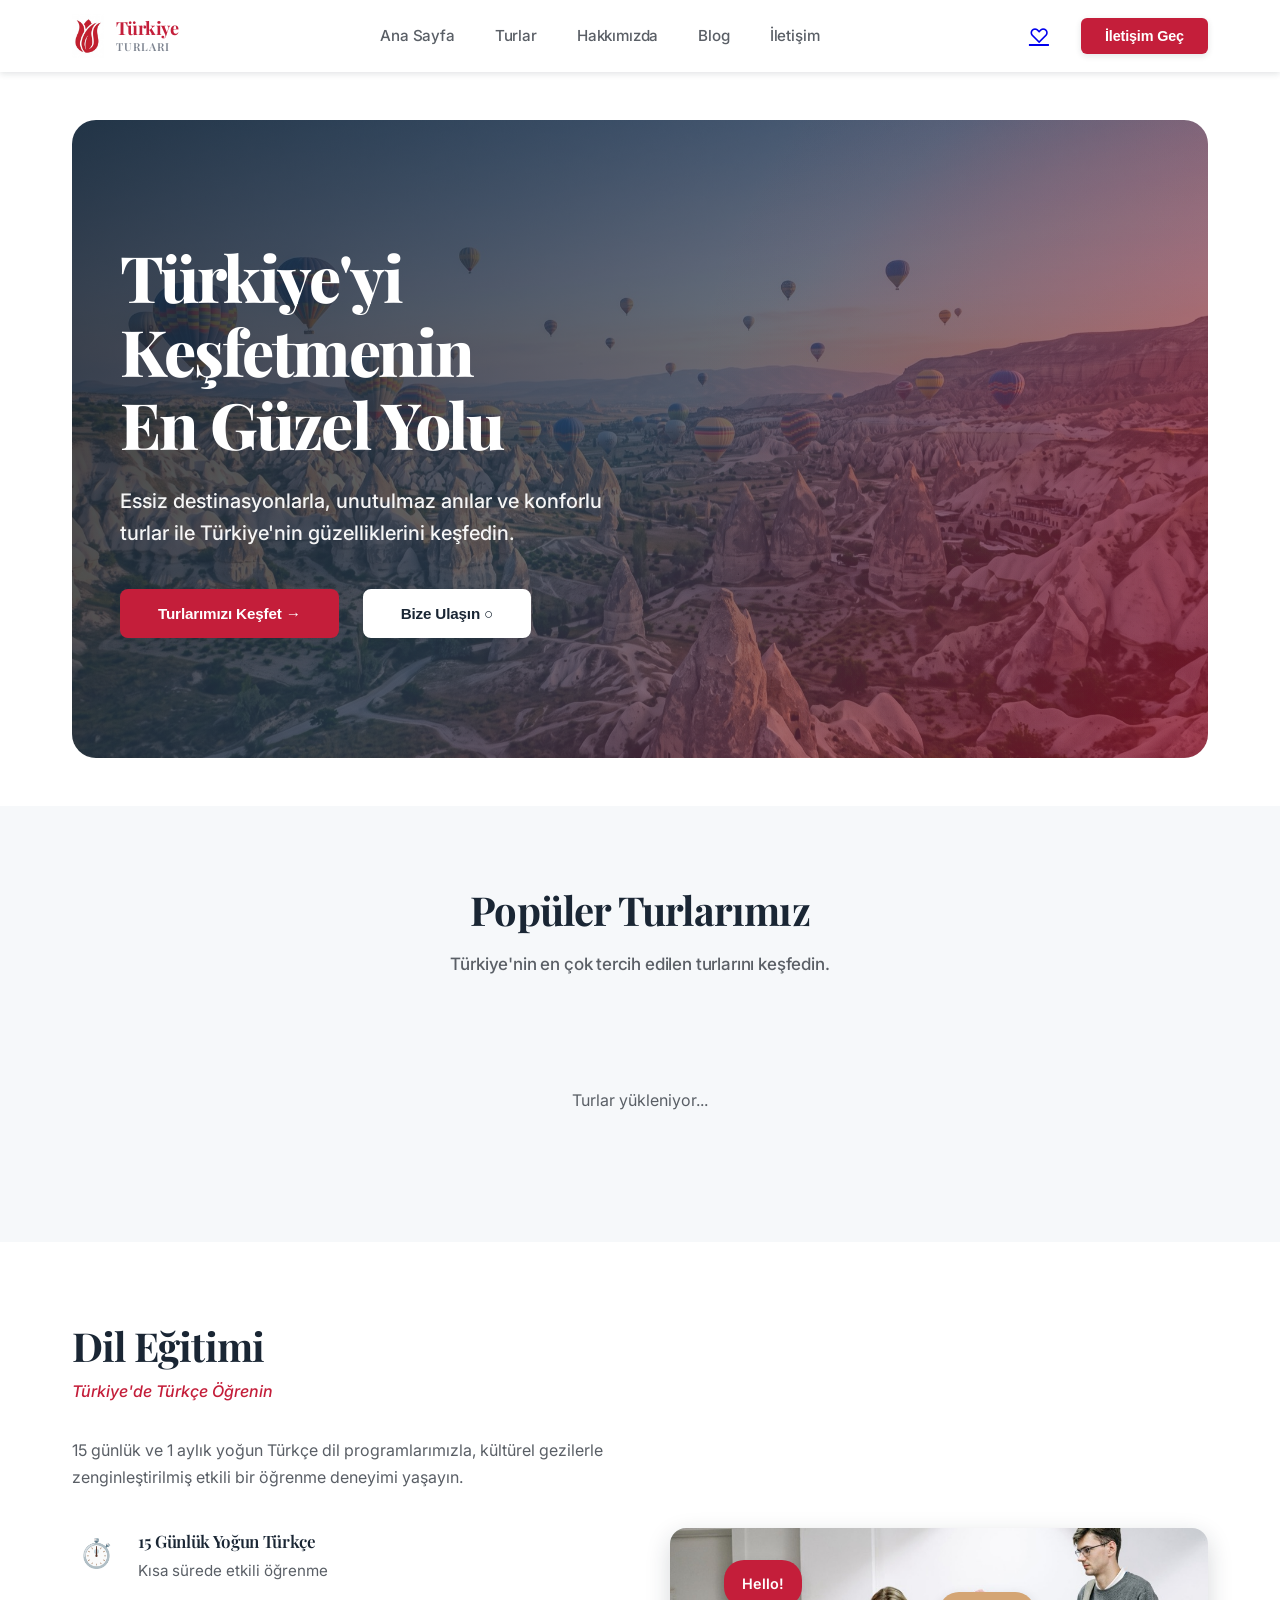
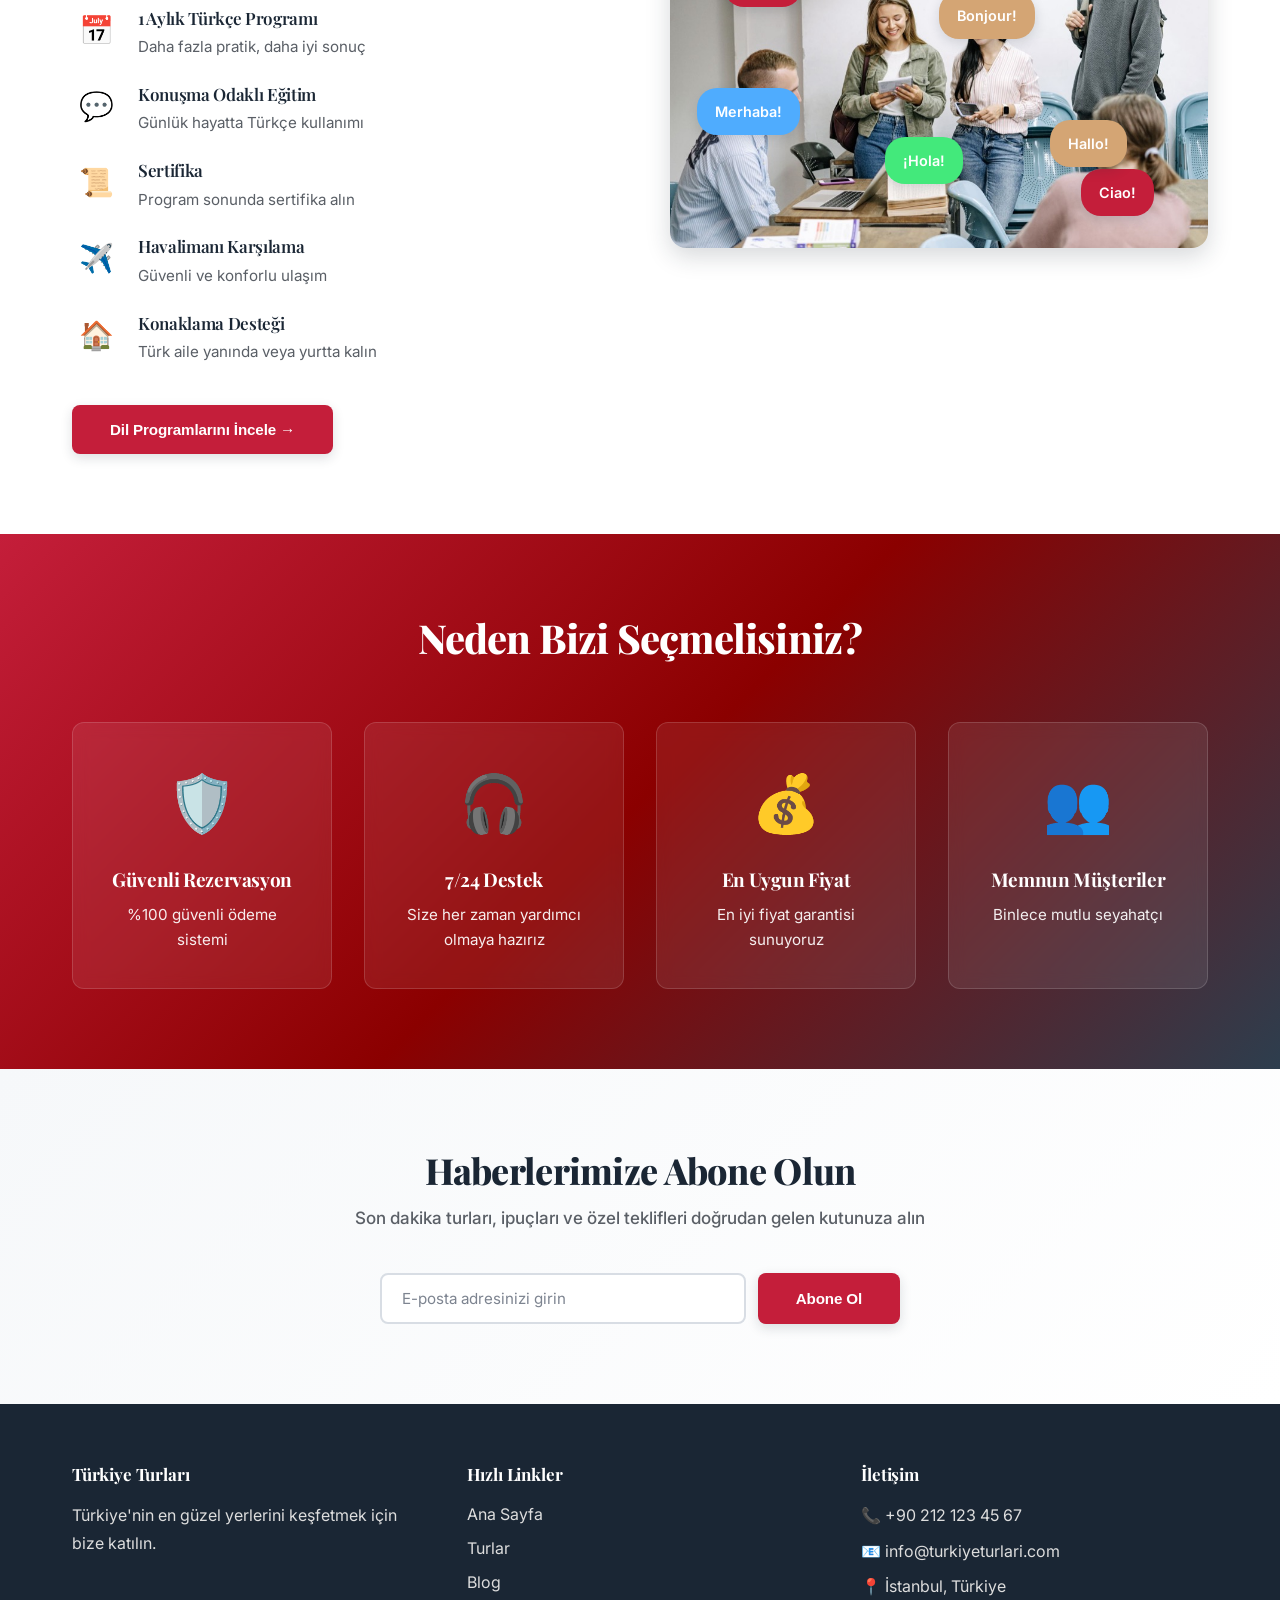
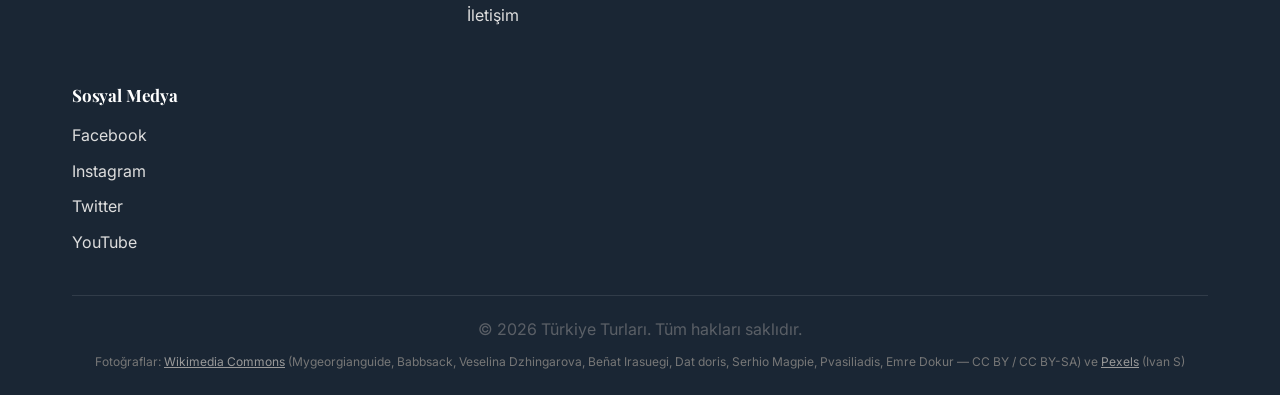
==== commit 5a25532d: "Navbar logosunu images/logo.jpeg içindeki lale logosuyla değiştir Tüm sayfalarda placeholder SVG iko" ====
--- a/index.html
+++ b/index.html
@@ -11,9 +11,7 @@
     <nav class="navbar">
         <div class="container">
             <div class="navbar-brand">
-                <svg class="logo-icon" viewBox="0 0 100 100" width="40" height="40">
-                    <path d="M50 10 L60 40 L90 40 L67 60 L77 90 L50 70 L23 90 L33 60 L10 40 L40 40 Z" fill="#C41E3A"/>
-                </svg>
+                <img class="logo-icon" src="images/logo-icon.jpeg" alt="Diltur logo">
                 <span class="logo-text">Türkiye<br><small>TURLARI</small></span>
             </div>
             <div class="navbar-menu" id="navbarMenu">
--- a/css/style.css
+++ b/css/style.css
@@ -119,7 +119,10 @@
 }
 
 .logo-icon {
-    filter: drop-shadow(0 2px 4px rgba(0,0,0,0.12));
+    height: 44px;
+    width: auto;
+    object-fit: contain;
+    mix-blend-mode: multiply;
 }
 
 .logo-text {
@@ -1296,6 +1299,183 @@
     background: var(--border-light);
 }
 
+/* ==================== Admin Panel ==================== */
+.admin-login {
+    max-width: 400px;
+    margin: 80px auto;
+    padding: 40px;
+    background: var(--bg-primary);
+    border-radius: 16px;
+    box-shadow: var(--shadow-lg);
+}
+
+.admin-login h1 {
+    font-size: 1.5rem;
+    margin-bottom: 8px;
+}
+
+.admin-login p {
+    margin-bottom: 24px;
+}
+
+.admin-login form {
+    display: flex;
+    flex-direction: column;
+    gap: 18px;
+}
+
+.admin-error {
+    color: var(--primary-color);
+    font-size: 0.9rem;
+    margin-top: -8px;
+}
+
+.admin-dashboard {
+    padding: 40px 0 80px;
+}
+
+.admin-header {
+    display: flex;
+    justify-content: space-between;
+    align-items: center;
+    margin-bottom: 32px;
+    flex-wrap: wrap;
+    gap: 16px;
+}
+
+.admin-header h1 {
+    font-size: 1.75rem;
+}
+
+.admin-tabs {
+    display: flex;
+    gap: 8px;
+    flex-wrap: wrap;
+    margin-bottom: 32px;
+    border-bottom: 2px solid var(--border-subtle);
+}
+
+.admin-tab {
+    background: none;
+    border: none;
+    padding: 12px 20px;
+    font-weight: 600;
+    font-size: 0.95rem;
+    color: var(--text-secondary);
+    cursor: pointer;
+    border-bottom: 2px solid transparent;
+    margin-bottom: -2px;
+    transition: color 0.2s ease, border-color 0.2s ease;
+}
+
+.admin-tab:hover {
+    color: var(--text-primary);
+}
+
+.admin-tab.active {
+    color: var(--primary-color);
+    border-bottom-color: var(--primary-color);
+}
+
+.admin-panel {
+    display: none;
+}
+
+.admin-panel.active {
+    display: block;
+}
+
+.admin-panel-header {
+    display: flex;
+    justify-content: space-between;
+    align-items: center;
+    margin-bottom: 20px;
+    gap: 16px;
+    flex-wrap: wrap;
+}
+
+.admin-table-wrap {
+    overflow-x: auto;
+    background: var(--bg-primary);
+    border-radius: 12px;
+    border: 1px solid var(--border-subtle);
+}
+
+.admin-table {
+    width: 100%;
+    border-collapse: collapse;
+    font-size: 0.9rem;
+}
+
+.admin-table th,
+.admin-table td {
+    text-align: left;
+    padding: 14px 16px;
+    border-bottom: 1px solid var(--border-subtle);
+    white-space: nowrap;
+}
+
+.admin-table td.wrap {
+    white-space: normal;
+    max-width: 320px;
+}
+
+.admin-table tr:last-child td {
+    border-bottom: none;
+}
+
+.admin-table th {
+    color: var(--text-secondary);
+    font-weight: 600;
+    background: var(--bg-secondary);
+}
+
+.admin-table select {
+    padding: 6px 10px;
+    border-radius: 6px;
+    border: 2px solid var(--border-light);
+    font-family: inherit;
+}
+
+.admin-status {
+    display: inline-block;
+    padding: 4px 12px;
+    border-radius: 20px;
+    font-size: 0.8rem;
+    font-weight: 600;
+}
+
+.admin-status-pending { background: #fef3c7; color: #92400e; }
+.admin-status-confirmed { background: #d1fae5; color: #065f46; }
+.admin-status-cancelled { background: #fee2e2; color: #991b1b; }
+.admin-status-active { background: #d1fae5; color: #065f46; }
+.admin-status-inactive { background: var(--bg-secondary); color: var(--text-secondary); }
+
+.admin-action-btn {
+    background: none;
+    border: none;
+    cursor: pointer;
+    color: var(--primary-color);
+    font-weight: 600;
+    font-size: 0.85rem;
+    padding: 4px 8px;
+}
+
+.admin-action-btn:hover {
+    text-decoration: underline;
+}
+
+.admin-key-value {
+    font-family: monospace;
+    font-size: 0.85rem;
+}
+
+.admin-empty {
+    padding: 40px;
+    text-align: center;
+    color: var(--text-secondary);
+}
+
 /* ==================== FAQ Section ==================== */
 .faq-section {
     background: var(--bg-secondary);
